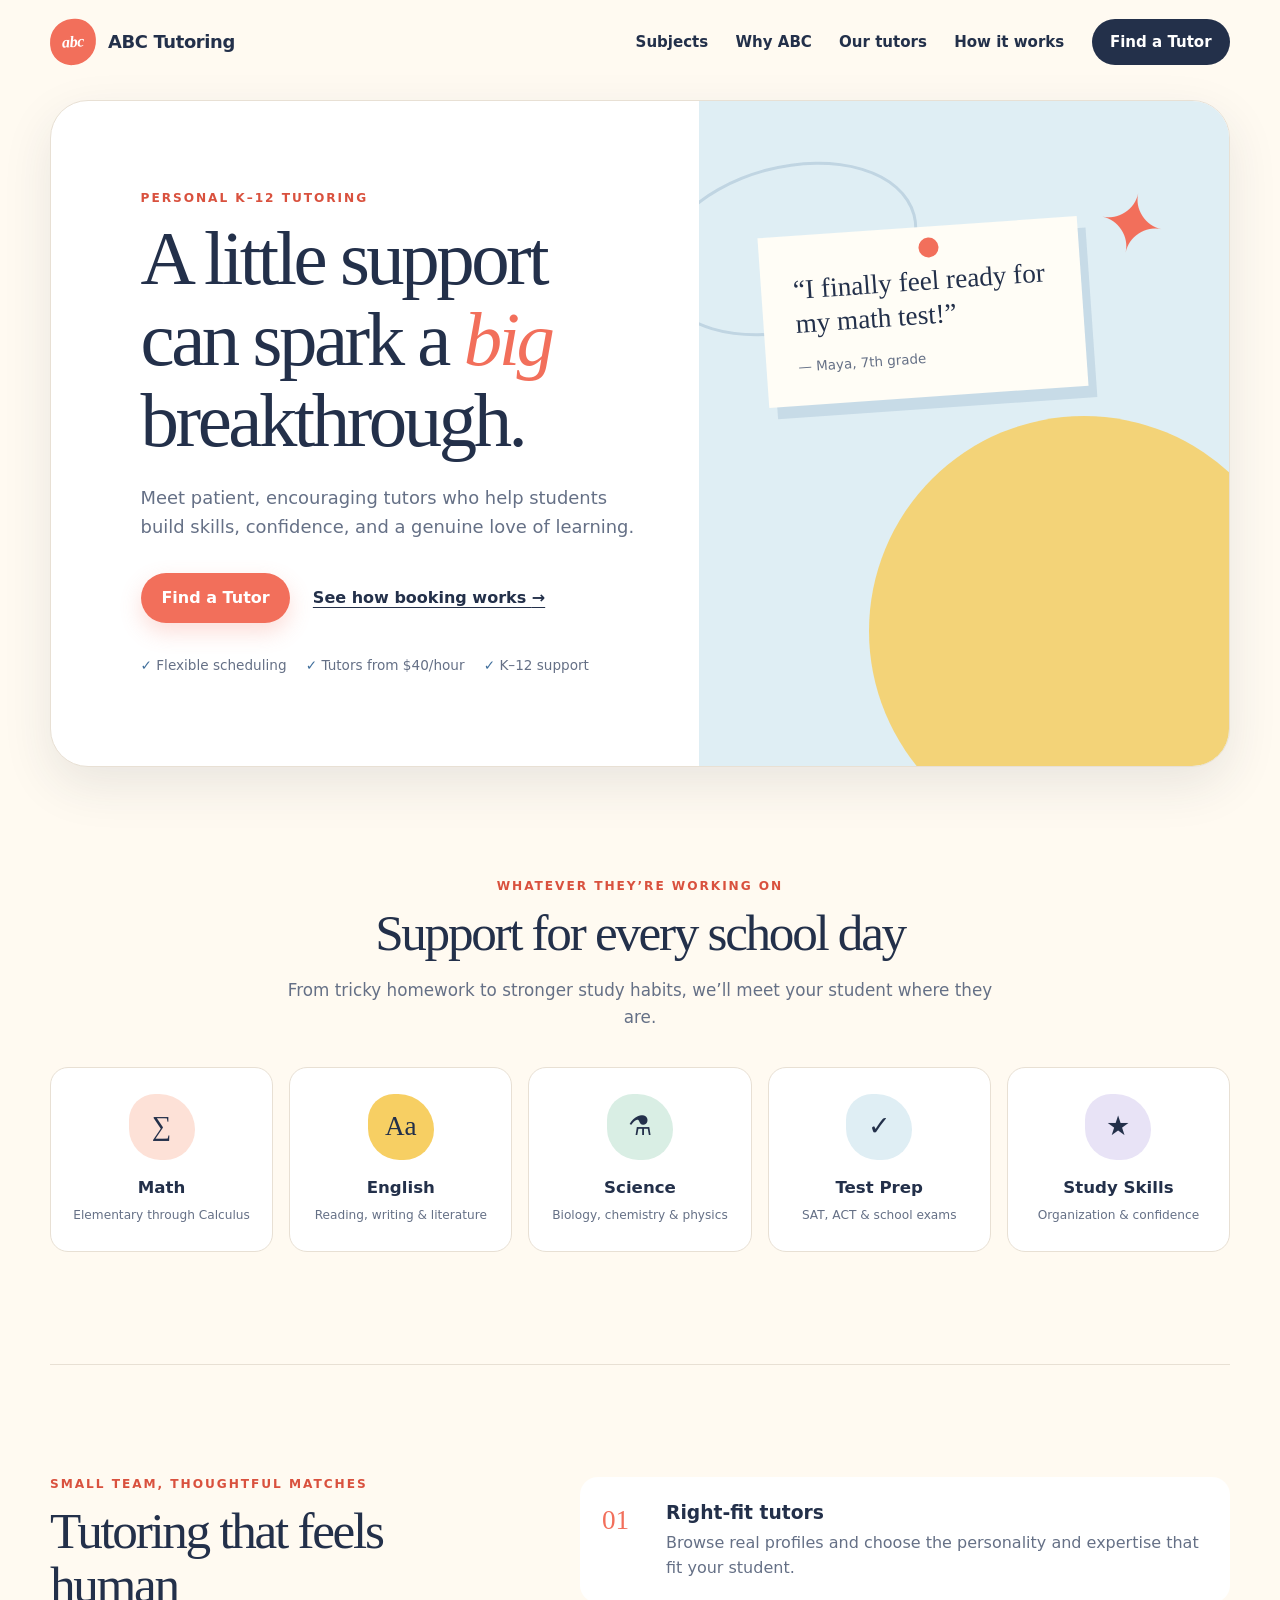
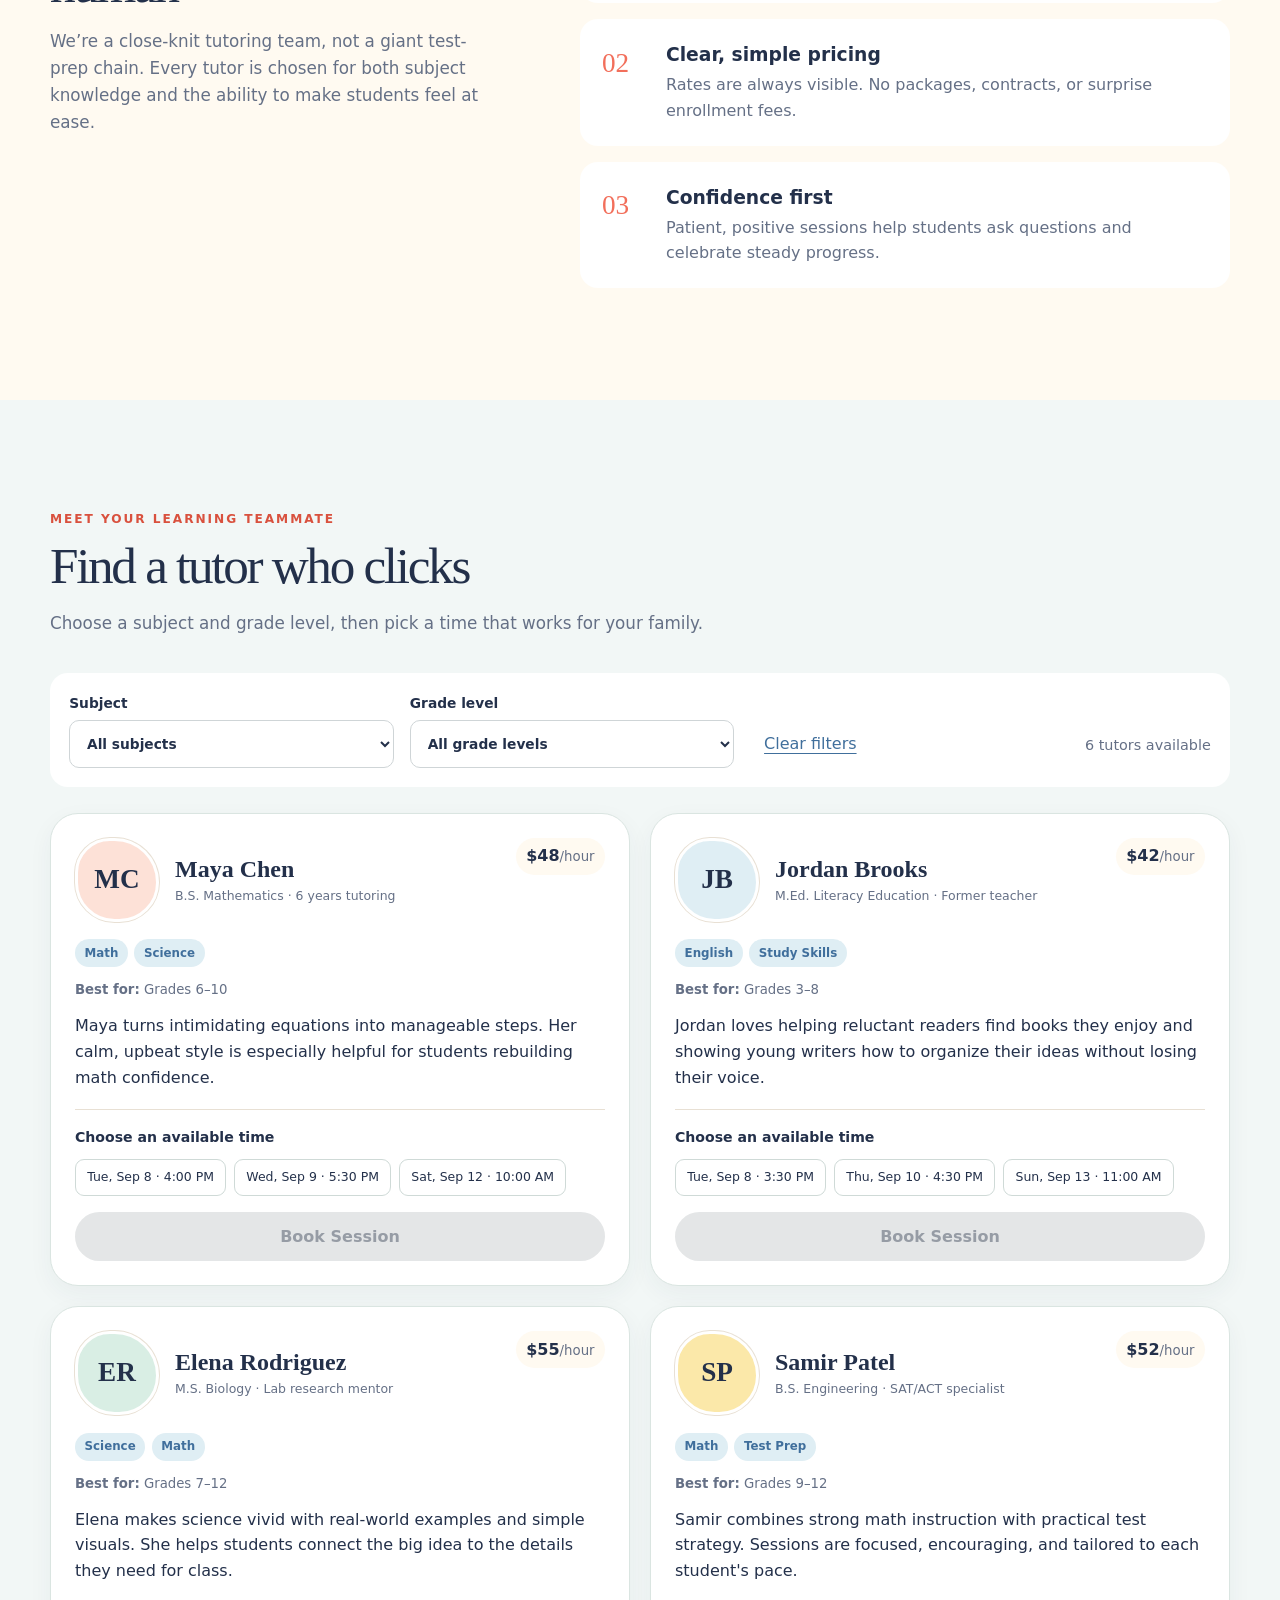
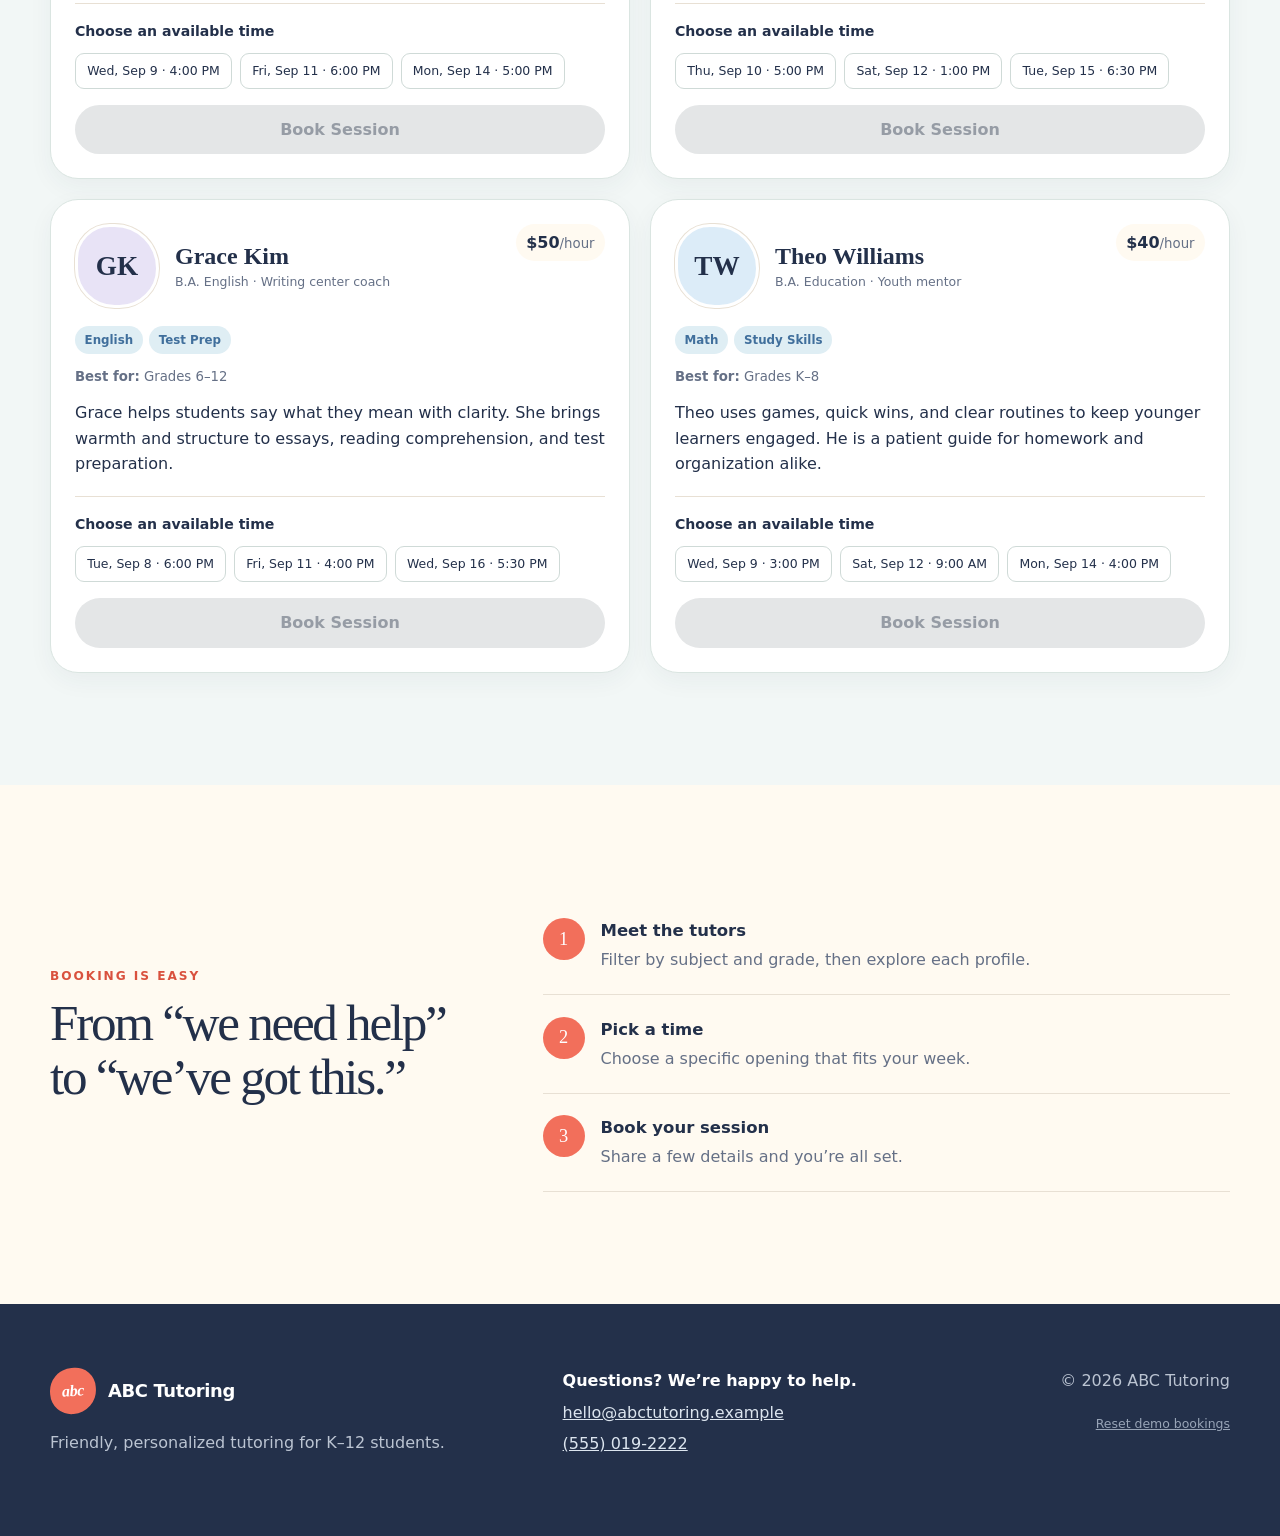
==== index.html @ f3d5d0d6 "Build ABC Tutoring prototype" ====
<!doctype html>
<html lang="en">
  <head>
    <meta charset="UTF-8" />
    <meta name="viewport" content="width=device-width, initial-scale=1.0" />
    <meta
      name="description"
      content="ABC Tutoring connects K–12 students with friendly, experienced local tutors."
    />
    <title>ABC Tutoring | Find the right tutor</title>
    <link rel="icon" href="data:image/svg+xml,%3Csvg xmlns='http://www.w3.org/2000/svg' viewBox='0 0 64 64'%3E%3Ccircle cx='32' cy='32' r='30' fill='%23f26f5b'/%3E%3Ctext x='32' y='39' text-anchor='middle' font-family='Georgia' font-size='22' fill='white'%3Eabc%3C/text%3E%3C/svg%3E" />
    <link rel="stylesheet" href="styles.css" />
    <script src="script.js" defer></script>
  </head>
  <body>
    <a class="skip-link" href="#tutors">Skip to tutors</a>

    <header class="site-header">
      <a class="brand" href="#top" aria-label="ABC Tutoring home">
        <span class="brand-mark" aria-hidden="true">abc</span>
        <span>ABC Tutoring</span>
      </a>
      <button class="menu-button" type="button" aria-expanded="false" aria-controls="main-nav">
        <span class="sr-only">Open navigation</span>
        <span></span><span></span><span></span>
      </button>
      <nav id="main-nav" class="main-nav" aria-label="Main navigation">
        <a href="#subjects">Subjects</a>
        <a href="#why-abc">Why ABC</a>
        <a href="#tutors">Our tutors</a>
        <a href="#how-it-works">How it works</a>
        <a class="nav-cta" href="#tutors">Find a Tutor</a>
      </nav>
    </header>

    <main id="top">
      <section class="hero" aria-labelledby="hero-title">
        <div class="hero-copy">
          <p class="eyebrow">Personal K–12 tutoring</p>
          <h1 id="hero-title">A little support can spark a <em>big</em> breakthrough.</h1>
          <p class="hero-lede">
            Meet patient, encouraging tutors who help students build skills, confidence,
            and a genuine love of learning.
          </p>
          <div class="hero-actions">
            <a class="button button-primary" href="#tutors">Find a Tutor</a>
            <a class="text-link" href="#how-it-works">See how booking works <span aria-hidden="true">→</span></a>
          </div>
          <ul class="trust-list" aria-label="ABC Tutoring highlights">
            <li><span aria-hidden="true">✓</span> Flexible scheduling</li>
            <li><span aria-hidden="true">✓</span> Tutors from $40/hour</li>
            <li><span aria-hidden="true">✓</span> K–12 support</li>
          </ul>
        </div>
        <div class="hero-art">
          <div class="sun-doodle" aria-hidden="true">✦</div>
          <div class="hero-note">
            <span class="note-pin" aria-hidden="true"></span>
            <p>“I finally feel ready for my math test!”</p>
            <span>— Maya, 7th grade</span>
          </div>
        </div>
      </section>

      <section id="subjects" class="section subjects-section" aria-labelledby="subjects-title">
        <div class="section-heading centered">
          <p class="eyebrow">Whatever they’re working on</p>
          <h2 id="subjects-title">Support for every school day</h2>
          <p>From tricky homework to stronger study habits, we’ll meet your student where they are.</p>
        </div>
        <div class="subject-grid">
          <button class="subject-card" type="button" data-subject-jump="Math">
            <span class="subject-icon math" aria-hidden="true">∑</span>
            <strong>Math</strong><span>Elementary through Calculus</span>
          </button>
          <button class="subject-card" type="button" data-subject-jump="English">
            <span class="subject-icon english" aria-hidden="true">Aa</span>
            <strong>English</strong><span>Reading, writing & literature</span>
          </button>
          <button class="subject-card" type="button" data-subject-jump="Science">
            <span class="subject-icon science" aria-hidden="true">⚗</span>
            <strong>Science</strong><span>Biology, chemistry & physics</span>
          </button>
          <button class="subject-card" type="button" data-subject-jump="Test Prep">
            <span class="subject-icon test-prep" aria-hidden="true">✓</span>
            <strong>Test Prep</strong><span>SAT, ACT & school exams</span>
          </button>
          <button class="subject-card" type="button" data-subject-jump="Study Skills">
            <span class="subject-icon study" aria-hidden="true">★</span>
            <strong>Study Skills</strong><span>Organization & confidence</span>
          </button>
        </div>
      </section>

      <section id="why-abc" class="section why-section" aria-labelledby="why-title">
        <div class="why-intro">
          <p class="eyebrow">Small team, thoughtful matches</p>
          <h2 id="why-title">Tutoring that feels human</h2>
          <p>
            We’re a close-knit tutoring team, not a giant test-prep chain. Every tutor is
            chosen for both subject knowledge and the ability to make students feel at ease.
          </p>
        </div>
        <div class="why-grid">
          <article><span aria-hidden="true">01</span><h3>Right-fit tutors</h3><p>Browse real profiles and choose the personality and expertise that fit your student.</p></article>
          <article><span aria-hidden="true">02</span><h3>Clear, simple pricing</h3><p>Rates are always visible. No packages, contracts, or surprise enrollment fees.</p></article>
          <article><span aria-hidden="true">03</span><h3>Confidence first</h3><p>Patient, positive sessions help students ask questions and celebrate steady progress.</p></article>
        </div>
      </section>

      <section id="tutors" class="section tutors-section" aria-labelledby="tutors-title">
        <div class="section-heading">
          <p class="eyebrow">Meet your learning teammate</p>
          <h2 id="tutors-title">Find a tutor who clicks</h2>
          <p>Choose a subject and grade level, then pick a time that works for your family.</p>
        </div>

        <div class="filters" aria-label="Filter tutors">
          <label>
            <span>Subject</span>
            <select id="subject-filter">
              <option value="all">All subjects</option>
            </select>
          </label>
          <label>
            <span>Grade level</span>
            <select id="grade-filter">
              <option value="all">All grade levels</option>
              <option value="Elementary">Elementary (K–5)</option>
              <option value="Middle School">Middle School (6–8)</option>
              <option value="High School">High School (9–12)</option>
            </select>
          </label>
          <button id="clear-filters" class="clear-button" type="button">Clear filters</button>
          <p id="result-count" class="result-count" aria-live="polite"></p>
        </div>

        <div id="tutor-grid" class="tutor-grid"></div>
        <div id="empty-state" class="empty-state" hidden>
          <span aria-hidden="true">⌁</span>
          <h3>No exact matches yet</h3>
          <p>Try clearing a filter to see more friendly tutors.</p>
          <button class="button button-secondary" type="button" data-clear-filters>Show all tutors</button>
        </div>
      </section>

      <section id="how-it-works" class="section booking-section" aria-labelledby="booking-title">
        <div>
          <p class="eyebrow">Booking is easy</p>
          <h2 id="booking-title">From “we need help” to “we’ve got this.”</h2>
        </div>
        <ol class="booking-steps">
          <li><span>1</span><div><strong>Meet the tutors</strong><p>Filter by subject and grade, then explore each profile.</p></div></li>
          <li><span>2</span><div><strong>Pick a time</strong><p>Choose a specific opening that fits your week.</p></div></li>
          <li><span>3</span><div><strong>Book your session</strong><p>Share a few details and you’re all set.</p></div></li>
        </ol>
      </section>
    </main>

    <footer class="site-footer">
      <div>
        <a class="brand footer-brand" href="#top"><span class="brand-mark" aria-hidden="true">abc</span><span>ABC Tutoring</span></a>
        <p>Friendly, personalized tutoring for K–12 students.</p>
      </div>
      <div class="footer-contact">
        <strong>Questions? We’re happy to help.</strong>
        <a href="mailto:hello@abctutoring.example">hello@abctutoring.example</a>
        <a href="tel:+15550192222">(555) 019-2222</a>
      </div>
      <div class="footer-meta">
        <p>© <span id="current-year"></span> ABC Tutoring</p>
        <button id="reset-bookings" type="button">Reset demo bookings</button>
      </div>
    </footer>

    <dialog id="booking-dialog" class="booking-dialog" aria-labelledby="dialog-title">
      <div class="dialog-header">
        <div>
          <p class="eyebrow">Almost there!</p>
          <h2 id="dialog-title">Book a tutoring session</h2>
        </div>
        <button class="icon-button" type="button" data-close-dialog aria-label="Close booking form">×</button>
      </div>
      <div id="booking-summary" class="booking-summary"></div>
      <form id="booking-form">
        <div class="form-grid">
          <label><span>Parent name</span><input name="parentName" type="text" autocomplete="name" required /></label>
          <label><span>Parent email</span><input name="parentEmail" type="email" autocomplete="email" required /></label>
          <label><span>Student first name</span><input name="studentName" type="text" autocomplete="off" required /></label>
          <label>
            <span>Student grade</span>
            <select name="studentGrade" required>
              <option value="">Select grade</option>
              <option>Kindergarten</option><option>1st</option><option>2nd</option><option>3rd</option><option>4th</option><option>5th</option>
              <option>6th</option><option>7th</option><option>8th</option><option>9th</option><option>10th</option><option>11th</option><option>12th</option>
            </select>
          </label>
          <label>
            <span>Subject</span>
            <select name="subject" required></select>
          </label>
          <label><span>Phone <small>(optional)</small></span><input name="phone" type="tel" autocomplete="tel" /></label>
        </div>
        <p class="privacy-note">Your contact details are used only for this demo booking and are never sent to analytics.</p>
        <div class="dialog-actions">
          <button class="button button-ghost" type="button" data-close-dialog>Cancel</button>
          <button class="button button-primary" type="submit">Confirm Booking</button>
        </div>
      </form>
    </dialog>

    <dialog id="confirmation-dialog" class="confirmation-dialog" aria-labelledby="confirmation-title">
      <div class="success-mark" aria-hidden="true">✓</div>
      <p class="eyebrow">You’re booked!</p>
      <h2 id="confirmation-title">A great session is on the calendar.</h2>
      <div id="confirmation-details" class="confirmation-details"></div>
      <p class="confirmation-note">This is a prototype confirmation. No email or text message was sent.</p>
      <button class="button button-primary" type="button" data-close-confirmation>Back to tutors</button>
    </dialog>

    <div id="toast" class="toast" role="status" aria-live="polite"></div>
  </body>
</html>
---- styles.css ----
:root {
  --ink: #23304a;
  --muted: #657086;
  --cream: #fffaf1;
  --paper: #ffffff;
  --coral: #f26f5b;
  --coral-dark: #d9513e;
  --blue: #406f9c;
  --blue-soft: #dfeef4;
  --yellow: #f7cf63;
  --mint: #d9eee4;
  --peach: #fde1d7;
  --lavender: #e8e3f6;
  --line: #e8e0d4;
  --shadow: 0 18px 50px rgba(41, 51, 71, 0.1);
  --radius-lg: 28px;
  --radius-md: 18px;
}

* { box-sizing: border-box; }
html { scroll-behavior: smooth; }
body {
  margin: 0;
  color: var(--ink);
  background: var(--cream);
  font-family: "Avenir Next", Avenir, "Segoe UI", system-ui, sans-serif;
  font-size: 1rem;
  line-height: 1.6;
}
button, input, select { font: inherit; }
button, a { -webkit-tap-highlight-color: transparent; }
a { color: inherit; }
img { max-width: 100%; }
.sr-only { position: absolute; width: 1px; height: 1px; padding: 0; margin: -1px; overflow: hidden; clip: rect(0, 0, 0, 0); white-space: nowrap; border: 0; }
.skip-link { position: fixed; left: 1rem; top: -5rem; z-index: 1000; background: var(--ink); color: white; padding: .7rem 1rem; border-radius: 0 0 .5rem .5rem; }
.skip-link:focus { top: 0; }
:focus-visible { outline: 3px solid var(--yellow); outline-offset: 3px; }

.site-header {
  width: min(1180px, calc(100% - 2rem));
  margin: 0 auto;
  min-height: 84px;
  display: flex;
  align-items: center;
  justify-content: space-between;
  gap: 2rem;
}
.brand { display: inline-flex; align-items: center; gap: .75rem; text-decoration: none; font-weight: 800; letter-spacing: -.02em; font-size: 1.12rem; }
.brand-mark { display: grid; place-items: center; width: 46px; aspect-ratio: 1; border-radius: 50% 44% 52% 46%; color: white; background: var(--coral); font-family: Georgia, serif; font-style: italic; font-size: 1rem; transform: rotate(-4deg); }
.main-nav { display: flex; align-items: center; gap: 1.7rem; }
.main-nav a { text-decoration: none; font-size: .94rem; font-weight: 650; }
.main-nav a:not(.nav-cta):hover { color: var(--coral-dark); }
.nav-cta { color: white; background: var(--ink); padding: .66rem 1.15rem; border-radius: 999px; }
.menu-button { display: none; border: 0; background: transparent; padding: .6rem; }
.menu-button span:not(.sr-only) { display: block; width: 24px; height: 2px; margin: 5px; background: var(--ink); }

.hero {
  width: min(1180px, calc(100% - 2rem));
  margin: 1rem auto 0;
  display: grid;
  grid-template-columns: 1.1fr .9fr;
  min-height: 600px;
  overflow: hidden;
  border: 1px solid var(--line);
  border-radius: 38px;
  background: var(--paper);
  box-shadow: var(--shadow);
}
.hero-copy { padding: clamp(3rem, 7vw, 6.7rem); padding-right: 3rem; align-self: center; }
.eyebrow { margin: 0 0 .7rem; color: var(--coral-dark); font-size: .76rem; line-height: 1.3; font-weight: 850; letter-spacing: .16em; text-transform: uppercase; }
h1, h2, h3, p { margin-top: 0; }
h1, h2 { font-family: Georgia, "Times New Roman", serif; font-weight: 500; letter-spacing: -.045em; line-height: 1.06; }
h1 { max-width: 720px; margin-bottom: 1.4rem; font-size: clamp(3.1rem, 6vw, 5.8rem); }
h1 em { color: var(--coral); font-weight: 500; }
h2 { margin-bottom: 1rem; font-size: clamp(2.4rem, 4vw, 4rem); }
h3 { line-height: 1.25; }
.hero-lede { max-width: 590px; color: var(--muted); font-size: 1.12rem; }
.hero-actions { display: flex; align-items: center; gap: 1.4rem; margin: 2rem 0; }
.button { display: inline-flex; justify-content: center; align-items: center; min-height: 48px; padding: .75rem 1.3rem; border: 0; border-radius: 999px; text-decoration: none; font-weight: 800; cursor: pointer; transition: transform .18s ease, box-shadow .18s ease, background .18s ease; }
.button:hover { transform: translateY(-2px); }
.button-primary { color: white; background: var(--coral); box-shadow: 0 9px 22px rgba(242, 111, 91, .24); }
.button-primary:hover { background: var(--coral-dark); }
.button-secondary { background: var(--ink); color: white; }
.button-ghost { border: 1px solid var(--line); background: white; }
.text-link { font-weight: 750; text-underline-offset: 4px; }
.trust-list { display: flex; flex-wrap: wrap; gap: .7rem 1.2rem; list-style: none; padding: 0; margin: 0; color: var(--muted); font-size: .85rem; }
.trust-list span { color: var(--blue); font-weight: 900; }
.hero-art { position: relative; min-height: 100%; overflow: hidden; background: var(--blue-soft); }
.hero-art::before { content: ""; position: absolute; width: 430px; height: 430px; right: -70px; bottom: -80px; border-radius: 50%; background: var(--yellow); opacity: .85; }
.hero-art::after { content: ""; position: absolute; width: 260px; height: 160px; left: -45px; top: 65px; border: 3px solid rgba(64,111,156,.2); border-radius: 50%; transform: rotate(-15deg); }
.hero-note { position: absolute; z-index: 3; top: 19%; left: 12%; width: min(320px, 70%); padding: 2.3rem 2rem 1.7rem; background: #fffdf6; box-shadow: 8px 12px 0 rgba(64,111,156,.15); transform: rotate(-4deg); }
.hero-note p { margin-bottom: .8rem; font-family: Georgia, serif; font-size: 1.7rem; line-height: 1.25; }
.hero-note span:last-child { color: var(--muted); font-size: .84rem; }
.note-pin { position: absolute; width: 20px; height: 20px; background: var(--coral); border-radius: 50%; top: 11px; left: 50%; }
.sun-doodle { position: absolute; z-index: 2; right: 12%; top: 9%; color: var(--coral); font-size: 5rem; transform: rotate(12deg); }

.section { width: min(1180px, calc(100% - 2rem)); margin: 0 auto; padding: 7rem 0; }
.section-heading { max-width: 720px; margin-bottom: 2.3rem; }
.section-heading p:last-child, .why-intro > p:last-child { color: var(--muted); font-size: 1.05rem; }
.centered { margin-inline: auto; text-align: center; }
.subject-grid { display: grid; grid-template-columns: repeat(5, 1fr); gap: 1rem; }
.subject-card { display: flex; flex-direction: column; align-items: center; gap: .25rem; padding: 1.6rem .8rem; color: var(--ink); border: 1px solid var(--line); border-radius: var(--radius-md); background: var(--paper); cursor: pointer; transition: transform .2s ease, box-shadow .2s ease; }
.subject-card:hover { transform: translateY(-5px) rotate(-1deg); box-shadow: var(--shadow); }
.subject-card strong { font-size: 1.04rem; }
.subject-card > span:last-child { color: var(--muted); font-size: .76rem; }
.subject-icon { display: grid; place-items: center; width: 66px; height: 66px; margin-bottom: .7rem; border-radius: 42% 58% 49% 51%; font-family: Georgia, serif; font-size: 1.7rem; }
.subject-icon.math { background: var(--peach); }.subject-icon.english { background: var(--yellow); }.subject-icon.science { background: var(--mint); }.subject-icon.test-prep { background: var(--blue-soft); }.subject-icon.study { background: var(--lavender); }

.why-section { display: grid; grid-template-columns: .8fr 1.2fr; gap: 6rem; align-items: start; border-top: 1px solid var(--line); }
.why-grid { display: grid; gap: 1rem; }
.why-grid article { display: grid; grid-template-columns: 48px 1fr; column-gap: 1rem; padding: 1.4rem; border-radius: var(--radius-md); background: var(--paper); }
.why-grid article > span { grid-row: 1 / 3; color: var(--coral); font-family: Georgia, serif; font-size: 1.7rem; }
.why-grid h3 { margin: .1rem 0 .35rem; }
.why-grid p { margin: 0; color: var(--muted); }

.tutors-section { width: 100%; padding-inline: max(1rem, calc((100% - 1180px) / 2)); background: #f2f7f6; }
.filters { display: grid; grid-template-columns: 1fr 1fr auto 1fr; gap: 1rem; align-items: end; padding: 1.2rem; margin-bottom: 1.6rem; border-radius: var(--radius-md); background: var(--paper); }
.filters label, .form-grid label { display: grid; gap: .35rem; color: var(--ink); font-weight: 750; font-size: .86rem; }
select, input { width: 100%; min-height: 48px; padding: .65rem .8rem; color: var(--ink); border: 1px solid #cfd5d7; border-radius: 10px; background: white; }
select:focus, input:focus { border-color: var(--blue); }
.clear-button { min-height: 48px; padding: .5rem .85rem; border: 0; background: transparent; color: var(--blue); text-decoration: underline; text-underline-offset: 4px; cursor: pointer; }
.result-count { margin: 0 0 .7rem; justify-self: end; color: var(--muted); font-size: .9rem; }
.tutor-grid { display: grid; grid-template-columns: repeat(2, 1fr); gap: 1.25rem; }
.tutor-card { display: flex; flex-direction: column; padding: 1.5rem; border: 1px solid #dae5e1; border-radius: var(--radius-lg); background: var(--paper); box-shadow: 0 8px 25px rgba(41,51,71,.05); }
.tutor-top { display: grid; grid-template-columns: 84px 1fr auto; gap: 1rem; align-items: center; }
.avatar { display: grid; place-items: center; width: 84px; height: 84px; overflow: hidden; border: 3px solid white; border-radius: 44% 56% 50% 50%; box-shadow: 0 0 0 1px var(--line); color: var(--ink); font-family: Georgia, serif; font-size: 1.7rem; font-weight: 700; }
.avatar-coral { background: var(--peach); }.avatar-blue { background: var(--blue-soft); }.avatar-mint { background: var(--mint); }.avatar-yellow { background: #fbe8a9; }.avatar-lavender { background: var(--lavender); }.avatar-sky { background: #dcecf8; }
.tutor-name { margin: 0 0 .12rem; font-family: Georgia, serif; font-size: 1.5rem; }
.qualification { margin: 0; color: var(--muted); font-size: .78rem; }
.rate { align-self: start; padding: .35rem .65rem; border-radius: 999px; background: var(--cream); font-weight: 850; white-space: nowrap; }
.rate small { color: var(--muted); font-weight: 500; }
.tag-list { display: flex; flex-wrap: wrap; gap: .4rem; margin: 1.1rem 0 .75rem; }
.tag { padding: .28rem .6rem; border-radius: 999px; color: var(--blue); background: var(--blue-soft); font-size: .74rem; font-weight: 750; }
.grade-copy { margin: 0 0 .8rem; color: var(--muted); font-size: .83rem; }
.bio { margin-bottom: 1.2rem; }
.availability { margin-top: auto; padding-top: 1rem; border-top: 1px solid var(--line); }
.availability h4 { margin: 0 0 .65rem; font-size: .88rem; }
.slot-list { display: flex; flex-wrap: wrap; gap: .5rem; }
.slot-button { padding: .45rem .7rem; border: 1px solid #cfdad7; border-radius: 9px; color: var(--ink); background: white; font-size: .78rem; cursor: pointer; }
.slot-button:hover, .slot-button[aria-pressed="true"] { border-color: var(--blue); color: white; background: var(--blue); }
.slot-button:disabled { border-color: #e3e4e4; color: #a1a6ad; background: #f2f3f3; text-decoration: line-through; cursor: not-allowed; }
.card-action { width: 100%; margin-top: 1rem; }
.card-action:disabled { color: #969ca5; background: #e4e6e7; box-shadow: none; cursor: not-allowed; transform: none; }
.empty-state { padding: 4rem 1rem; text-align: center; border: 1px dashed #b9ccc5; border-radius: var(--radius-lg); background: rgba(255,255,255,.65); }
.empty-state > span { font-size: 3rem; color: var(--coral); }
.empty-state h3 { margin: .4rem 0; font-family: Georgia, serif; font-size: 1.7rem; }
.empty-state p { color: var(--muted); }

.booking-section { display: grid; grid-template-columns: .75fr 1.25fr; gap: 5rem; align-items: center; }
.booking-steps { list-style: none; padding: 0; margin: 0; }
.booking-steps li { display: flex; gap: 1rem; padding: 1.35rem 0; border-bottom: 1px solid var(--line); }
.booking-steps li > span { display: grid; place-items: center; flex: 0 0 42px; height: 42px; border-radius: 50%; color: white; background: var(--coral); font-family: Georgia, serif; font-size: 1.15rem; }
.booking-steps strong { font-size: 1.03rem; }
.booking-steps p { margin: .15rem 0 0; color: var(--muted); }

.site-footer { display: grid; grid-template-columns: 1.2fr .9fr .7fr; gap: 3rem; padding: 4rem max(1rem, calc((100% - 1180px) / 2)); color: white; background: var(--ink); }
.site-footer p { color: #bbc4d2; }
.footer-brand { margin-bottom: 1rem; }
.footer-contact { display: grid; align-content: start; gap: .35rem; }
.footer-contact a { color: #dce5ef; }
.footer-meta { text-align: right; }
.footer-meta button { padding: 0; border: 0; color: #98a4b7; background: transparent; font-size: .78rem; text-decoration: underline; cursor: pointer; }

dialog { width: min(680px, calc(100% - 2rem)); max-height: calc(100vh - 2rem); overflow: auto; padding: 0; color: var(--ink); border: 0; border-radius: 26px; box-shadow: 0 30px 100px rgba(20,28,42,.28); }
dialog::backdrop { background: rgba(25,35,53,.58); backdrop-filter: blur(4px); }
.booking-dialog { padding: 1.7rem; }
.dialog-header { display: flex; justify-content: space-between; align-items: flex-start; gap: 1rem; }
.dialog-header h2 { margin-bottom: .5rem; font-size: 2.3rem; }
.icon-button { width: 42px; height: 42px; border: 1px solid var(--line); border-radius: 50%; color: var(--ink); background: white; font-size: 1.6rem; cursor: pointer; }
.booking-summary { display: flex; flex-wrap: wrap; justify-content: space-between; gap: .5rem 1rem; padding: .9rem 1rem; margin: .8rem 0 1.3rem; border-radius: 12px; background: var(--blue-soft); }
.booking-summary strong { display: block; }
.booking-summary span { color: var(--muted); font-size: .82rem; }
.form-grid { display: grid; grid-template-columns: 1fr 1fr; gap: 1rem; }
.form-grid small { color: var(--muted); font-weight: 500; }
.privacy-note, .confirmation-note { color: var(--muted); font-size: .78rem; }
.dialog-actions { display: flex; justify-content: flex-end; gap: .7rem; margin-top: 1.2rem; }
.confirmation-dialog { padding: 2.3rem; text-align: center; }
.confirmation-dialog h2 { font-size: 2.45rem; }
.success-mark { display: grid; place-items: center; width: 68px; height: 68px; margin: 0 auto 1rem; border-radius: 50%; color: white; background: var(--coral); font-size: 2rem; }
.confirmation-details { padding: 1.2rem; margin: 1.3rem 0; border-radius: 14px; background: var(--cream); text-align: left; }
.confirmation-details dl { display: grid; grid-template-columns: 1fr 1fr; gap: .75rem; margin: 0; }
.confirmation-details dt { color: var(--muted); font-size: .75rem; }
.confirmation-details dd { margin: 0; font-weight: 800; }
.toast { position: fixed; z-index: 100; right: 1rem; bottom: 1rem; max-width: 360px; padding: .85rem 1rem; border-radius: 12px; color: white; background: var(--ink); box-shadow: var(--shadow); opacity: 0; transform: translateY(20px); pointer-events: none; transition: .25s ease; }
.toast.show { opacity: 1; transform: translateY(0); }

@media (max-width: 900px) {
  .hero { grid-template-columns: 1fr; }
  .hero-art { min-height: 420px; }
  .subject-grid { grid-template-columns: repeat(3, 1fr); }
  .why-section, .booking-section { grid-template-columns: 1fr; gap: 2rem; }
  .tutor-grid { grid-template-columns: 1fr; }
  .filters { grid-template-columns: 1fr 1fr; }
  .result-count { justify-self: start; }
  .site-footer { grid-template-columns: 1fr 1fr; }
  .footer-meta { text-align: left; }
}

@media (max-width: 720px) {
  .site-header { min-height: 72px; }
  .menu-button { display: block; }
  .main-nav { display: none; position: absolute; z-index: 20; top: 68px; left: 1rem; right: 1rem; flex-direction: column; align-items: stretch; gap: .25rem; padding: .8rem; border: 1px solid var(--line); border-radius: 16px; background: white; box-shadow: var(--shadow); }
  .main-nav.open { display: flex; }
  .main-nav a { padding: .7rem; }
  .hero { margin-top: .3rem; border-radius: 26px; }
  .hero-copy { padding: 3rem 1.5rem; }
  h1 { font-size: clamp(2.8rem, 14vw, 4rem); }
  .hero-actions { align-items: flex-start; flex-direction: column; }
  .hero-art { min-height: 390px; }
  .hero-note { top: 17%; left: 8%; }
  .section { padding: 5rem 0; }
  .subject-grid { grid-template-columns: 1fr 1fr; }
  .subject-card:last-child { grid-column: 1 / -1; }
  .filters { grid-template-columns: 1fr; }
  .result-count { margin: 0; }
  .tutor-top { grid-template-columns: 70px 1fr; }
  .avatar { width: 70px; height: 70px; }
  .rate { grid-column: 2; }
  .form-grid, .confirmation-details dl { grid-template-columns: 1fr; }
  .dialog-actions { flex-direction: column-reverse; }
  .site-footer { grid-template-columns: 1fr; }
}

@media (prefers-reduced-motion: reduce) {
  html { scroll-behavior: auto; }
  *, *::before, *::after { transition-duration: .01ms !important; }
}
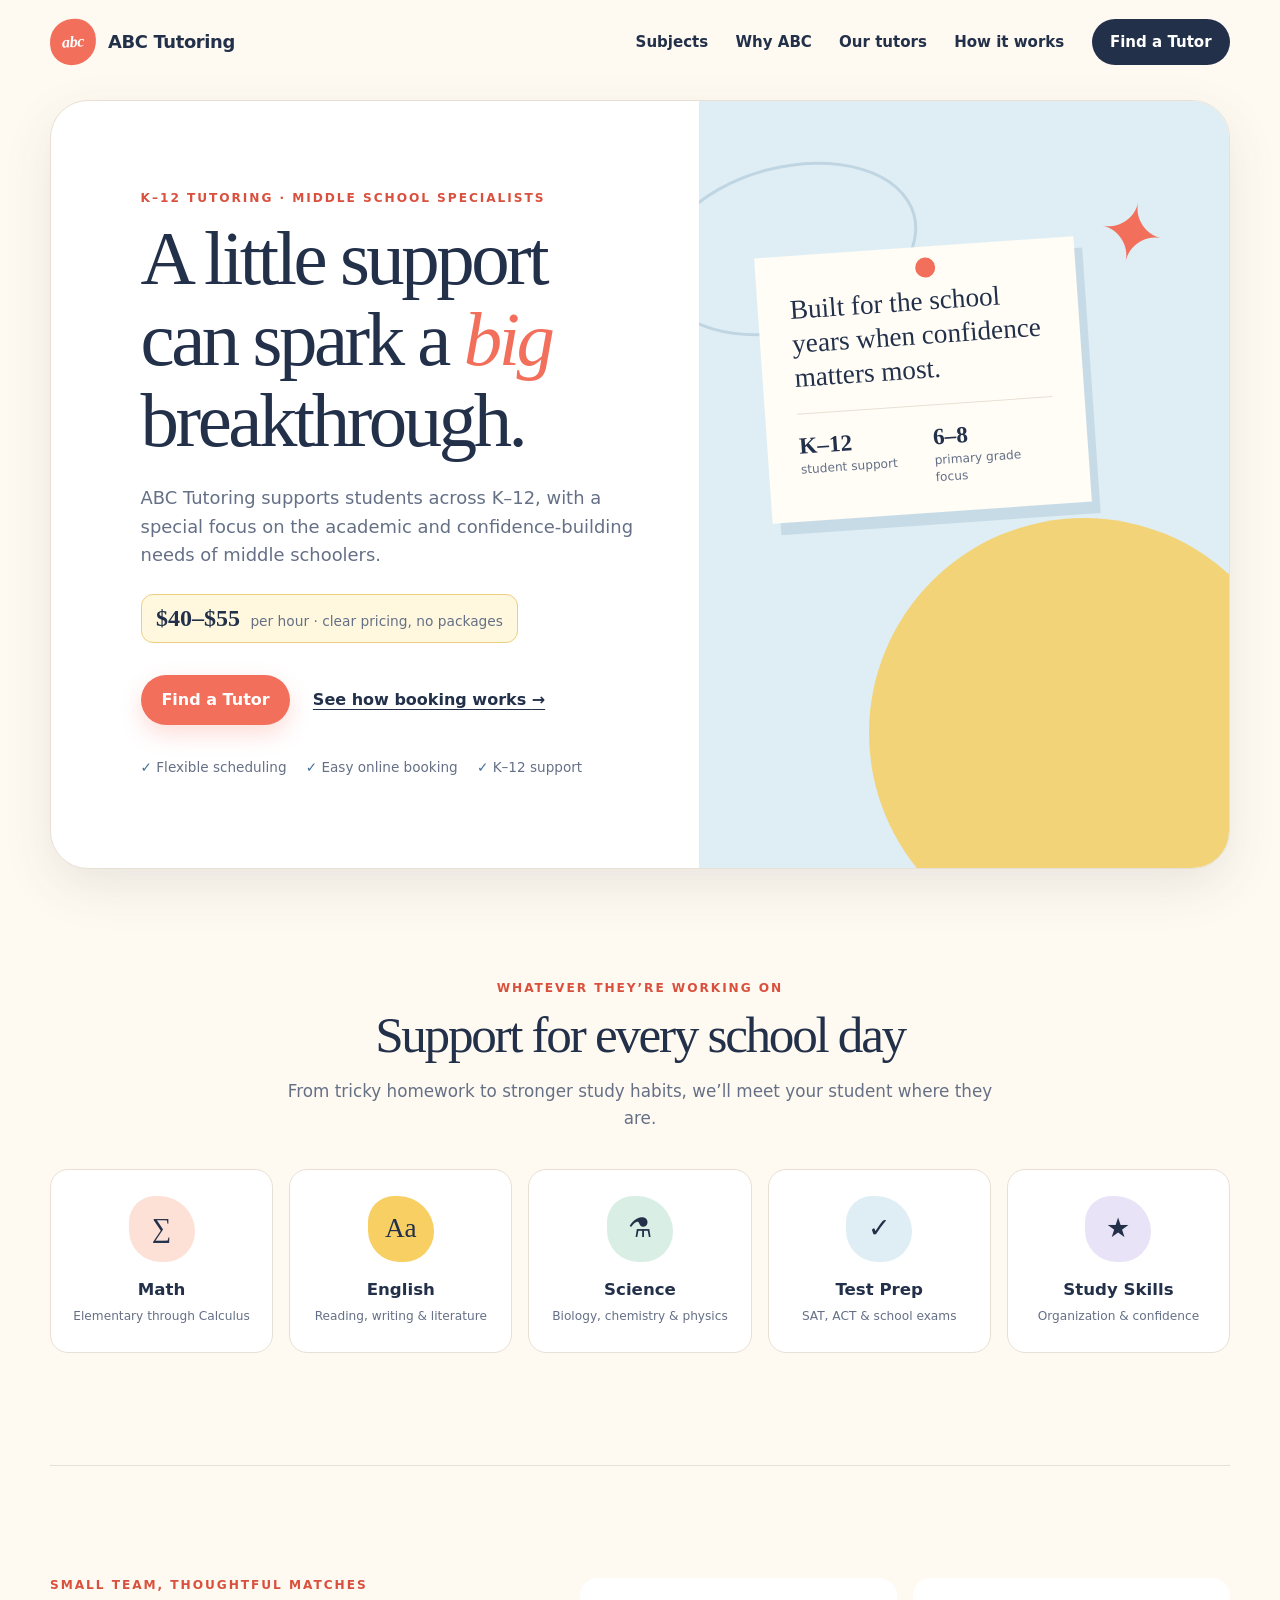
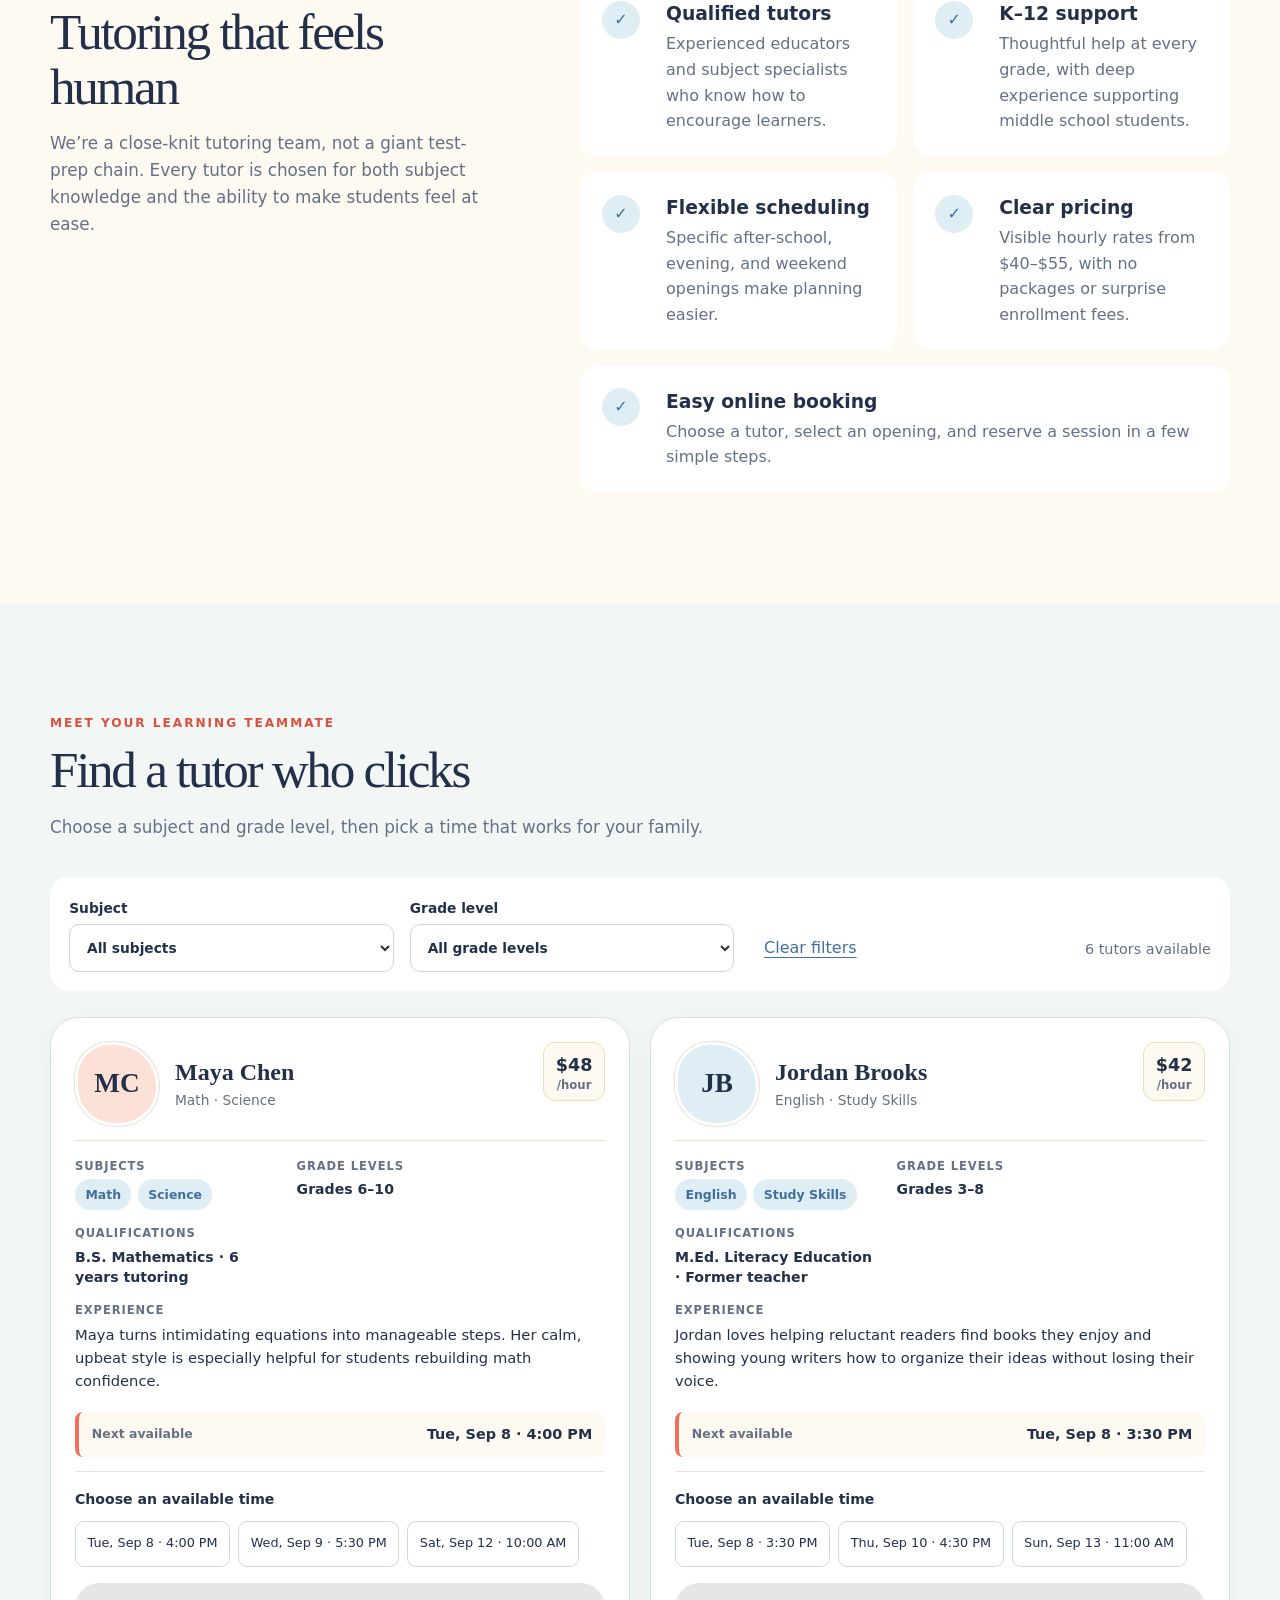
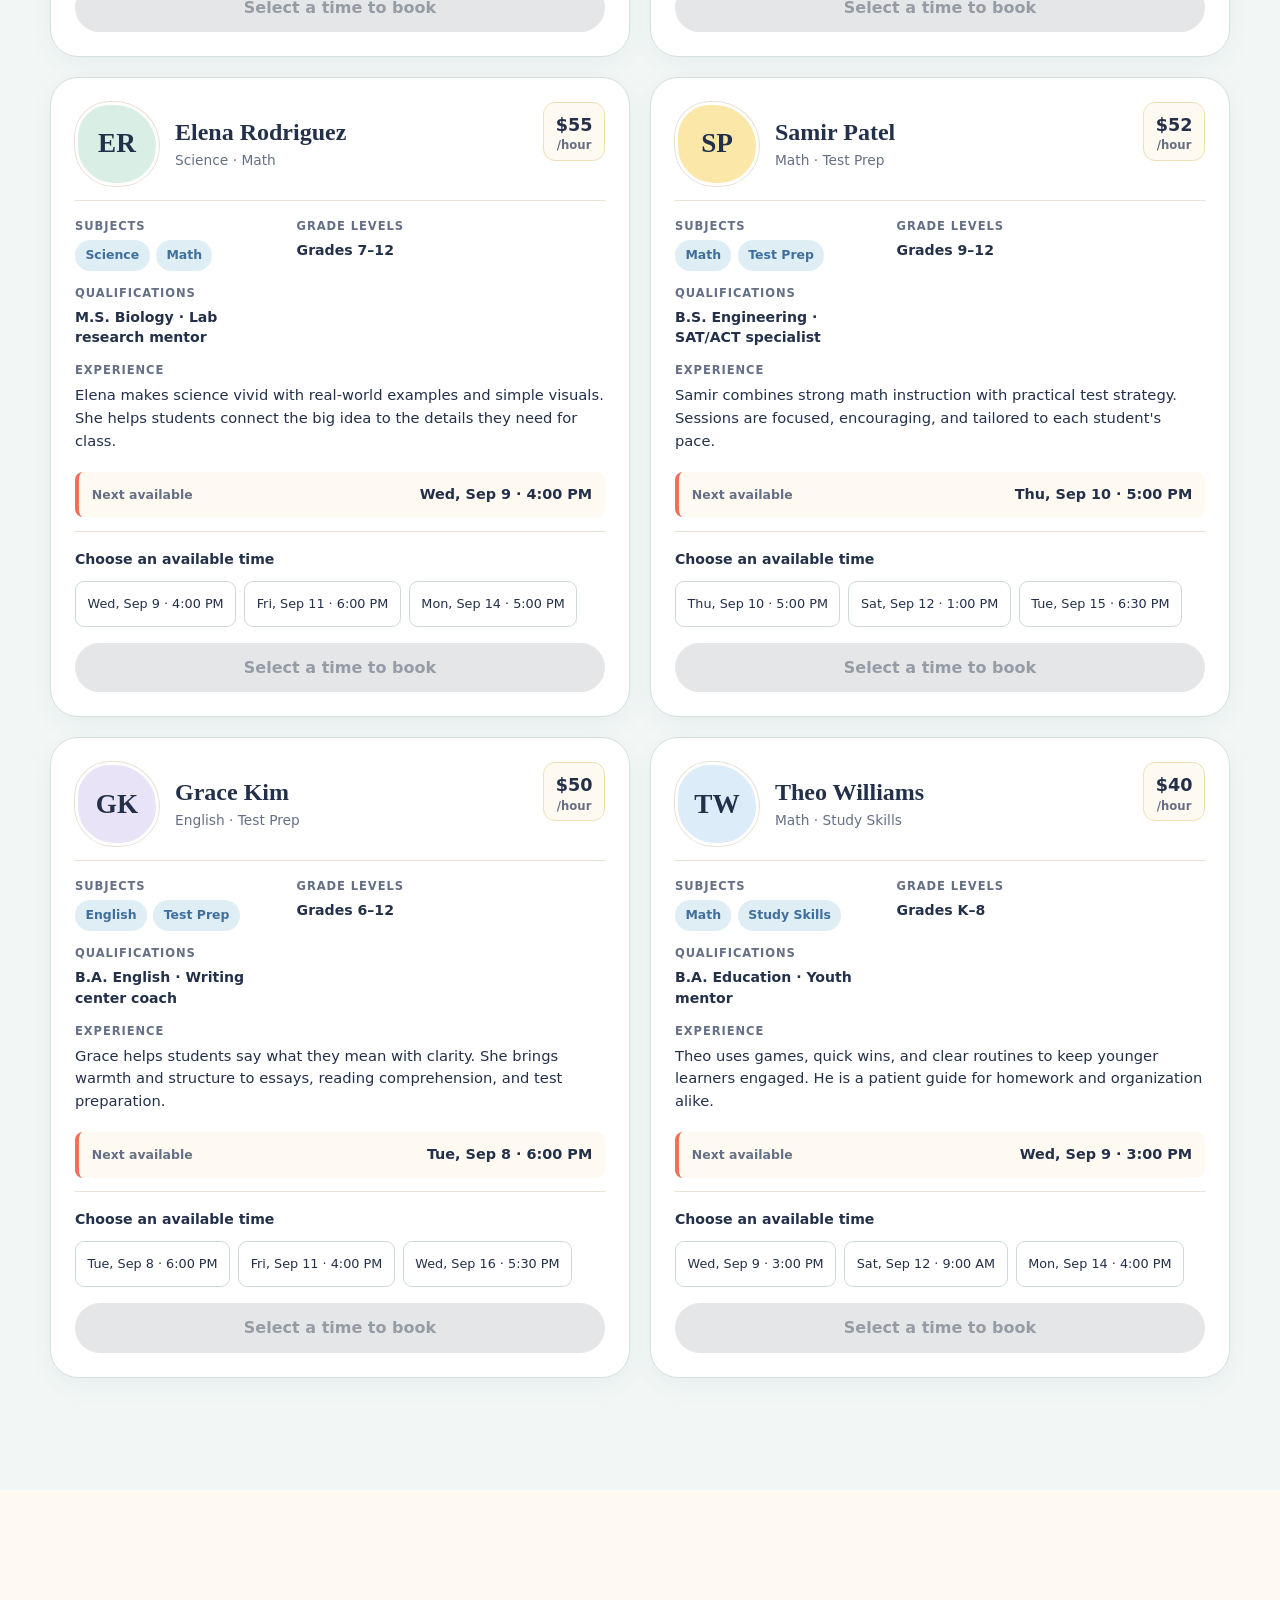
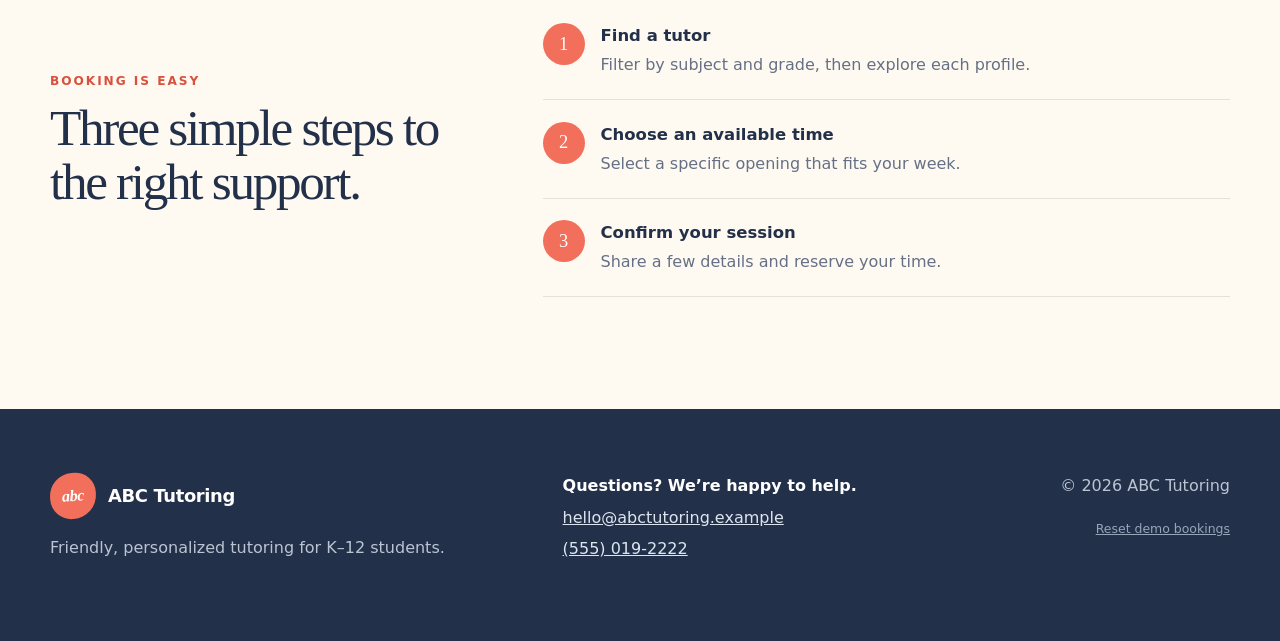
==== commit 5f27fd54: "Improve tutoring booking experience" ====
--- a/index.html
+++ b/index.html
@@ -10,6 +10,7 @@
     <title>ABC Tutoring | Find the right tutor</title>
     <link rel="icon" href="data:image/svg+xml,%3Csvg xmlns='http://www.w3.org/2000/svg' viewBox='0 0 64 64'%3E%3Ccircle cx='32' cy='32' r='30' fill='%23f26f5b'/%3E%3Ctext x='32' y='39' text-anchor='middle' font-family='Georgia' font-size='22' fill='white'%3Eabc%3C/text%3E%3C/svg%3E" />
     <link rel="stylesheet" href="styles.css" />
+    <script src="posthog-config.js"></script>
     <script src="script.js" defer></script>
   </head>
   <body>
@@ -36,28 +37,34 @@
     <main id="top">
       <section class="hero" aria-labelledby="hero-title">
         <div class="hero-copy">
-          <p class="eyebrow">Personal K–12 tutoring</p>
+          <p class="eyebrow">K–12 tutoring · Middle school specialists</p>
           <h1 id="hero-title">A little support can spark a <em>big</em> breakthrough.</h1>
           <p class="hero-lede">
-            Meet patient, encouraging tutors who help students build skills, confidence,
-            and a genuine love of learning.
+            ABC Tutoring supports students across K–12, with a special focus on the
+            academic and confidence-building needs of middle schoolers.
           </p>
+          <div class="price-callout" aria-label="Tutoring rates range from 40 to 55 dollars per hour">
+            <strong>$40–$55</strong><span>per hour · clear pricing, no packages</span>
+          </div>
           <div class="hero-actions">
             <a class="button button-primary" href="#tutors">Find a Tutor</a>
             <a class="text-link" href="#how-it-works">See how booking works <span aria-hidden="true">→</span></a>
           </div>
           <ul class="trust-list" aria-label="ABC Tutoring highlights">
             <li><span aria-hidden="true">✓</span> Flexible scheduling</li>
-            <li><span aria-hidden="true">✓</span> Tutors from $40/hour</li>
+            <li><span aria-hidden="true">✓</span> Easy online booking</li>
             <li><span aria-hidden="true">✓</span> K–12 support</li>
           </ul>
         </div>
         <div class="hero-art">
           <div class="sun-doodle" aria-hidden="true">✦</div>
-          <div class="hero-note">
+          <div class="hero-note" aria-label="ABC Tutoring student support summary">
             <span class="note-pin" aria-hidden="true"></span>
-            <p>“I finally feel ready for my math test!”</p>
-            <span>— Maya, 7th grade</span>
+            <p>Built for the school years when confidence matters most.</p>
+            <div class="focus-stats">
+              <span><strong>K–12</strong> student support</span>
+              <span><strong>6–8</strong> primary grade focus</span>
+            </div>
           </div>
         </div>
       </section>
@@ -101,10 +108,12 @@
             chosen for both subject knowledge and the ability to make students feel at ease.
           </p>
         </div>
-        <div class="why-grid">
-          <article><span aria-hidden="true">01</span><h3>Right-fit tutors</h3><p>Browse real profiles and choose the personality and expertise that fit your student.</p></article>
-          <article><span aria-hidden="true">02</span><h3>Clear, simple pricing</h3><p>Rates are always visible. No packages, contracts, or surprise enrollment fees.</p></article>
-          <article><span aria-hidden="true">03</span><h3>Confidence first</h3><p>Patient, positive sessions help students ask questions and celebrate steady progress.</p></article>
+        <div class="why-grid trust-grid">
+          <article><span aria-hidden="true">✓</span><h3>Qualified tutors</h3><p>Experienced educators and subject specialists who know how to encourage learners.</p></article>
+          <article><span aria-hidden="true">✓</span><h3>K–12 support</h3><p>Thoughtful help at every grade, with deep experience supporting middle school students.</p></article>
+          <article><span aria-hidden="true">✓</span><h3>Flexible scheduling</h3><p>Specific after-school, evening, and weekend openings make planning easier.</p></article>
+          <article><span aria-hidden="true">✓</span><h3>Clear pricing</h3><p>Visible hourly rates from $40–$55, with no packages or surprise enrollment fees.</p></article>
+          <article><span aria-hidden="true">✓</span><h3>Easy online booking</h3><p>Choose a tutor, select an opening, and reserve a session in a few simple steps.</p></article>
         </div>
       </section>
 
@@ -147,12 +156,12 @@
       <section id="how-it-works" class="section booking-section" aria-labelledby="booking-title">
         <div>
           <p class="eyebrow">Booking is easy</p>
-          <h2 id="booking-title">From “we need help” to “we’ve got this.”</h2>
+          <h2 id="booking-title">Three simple steps to the right support.</h2>
         </div>
         <ol class="booking-steps">
-          <li><span>1</span><div><strong>Meet the tutors</strong><p>Filter by subject and grade, then explore each profile.</p></div></li>
-          <li><span>2</span><div><strong>Pick a time</strong><p>Choose a specific opening that fits your week.</p></div></li>
-          <li><span>3</span><div><strong>Book your session</strong><p>Share a few details and you’re all set.</p></div></li>
+          <li><span>1</span><div><strong>Find a tutor</strong><p>Filter by subject and grade, then explore each profile.</p></div></li>
+          <li><span>2</span><div><strong>Choose an available time</strong><p>Select a specific opening that fits your week.</p></div></li>
+          <li><span>3</span><div><strong>Confirm your session</strong><p>Share a few details and reserve your time.</p></div></li>
         </ol>
       </section>
     </main>
@@ -211,11 +220,15 @@
 
     <dialog id="confirmation-dialog" class="confirmation-dialog" aria-labelledby="confirmation-title">
       <div class="success-mark" aria-hidden="true">✓</div>
-      <p class="eyebrow">You’re booked!</p>
-      <h2 id="confirmation-title">A great session is on the calendar.</h2>
+      <p class="eyebrow">Session reserved</p>
+      <h2 id="confirmation-title">Your tutoring session is reserved.</h2>
+      <p class="confirmation-lede">Here’s a clear summary of your booking.</p>
       <div id="confirmation-details" class="confirmation-details"></div>
       <p class="confirmation-note">This is a prototype confirmation. No email or text message was sent.</p>
-      <button class="button button-primary" type="button" data-close-confirmation>Back to tutors</button>
+      <div class="confirmation-actions">
+        <button class="button button-primary" type="button" data-book-another>Book another session</button>
+        <button class="button button-ghost" type="button" data-close-confirmation>Done</button>
+      </div>
     </dialog>
 
     <div id="toast" class="toast" role="status" aria-live="polite"></div>
--- a/styles.css
+++ b/styles.css
@@ -75,6 +75,9 @@
 h2 { margin-bottom: 1rem; font-size: clamp(2.4rem, 4vw, 4rem); }
 h3 { line-height: 1.25; }
 .hero-lede { max-width: 590px; color: var(--muted); font-size: 1.12rem; }
+.price-callout { display: inline-flex; align-items: baseline; gap: .65rem; padding: .65rem .9rem; margin-top: .4rem; border: 1px solid #edcf82; border-radius: 12px; background: #fff8df; }
+.price-callout strong { font-family: Georgia, serif; font-size: 1.5rem; line-height: 1; }
+.price-callout span { color: var(--muted); font-size: .86rem; }
 .hero-actions { display: flex; align-items: center; gap: 1.4rem; margin: 2rem 0; }
 .button { display: inline-flex; justify-content: center; align-items: center; min-height: 48px; padding: .75rem 1.3rem; border: 0; border-radius: 999px; text-decoration: none; font-weight: 800; cursor: pointer; transition: transform .18s ease, box-shadow .18s ease, background .18s ease; }
 .button:hover { transform: translateY(-2px); }
@@ -89,8 +92,10 @@
 .hero-art::before { content: ""; position: absolute; width: 430px; height: 430px; right: -70px; bottom: -80px; border-radius: 50%; background: var(--yellow); opacity: .85; }
 .hero-art::after { content: ""; position: absolute; width: 260px; height: 160px; left: -45px; top: 65px; border: 3px solid rgba(64,111,156,.2); border-radius: 50%; transform: rotate(-15deg); }
 .hero-note { position: absolute; z-index: 3; top: 19%; left: 12%; width: min(320px, 70%); padding: 2.3rem 2rem 1.7rem; background: #fffdf6; box-shadow: 8px 12px 0 rgba(64,111,156,.15); transform: rotate(-4deg); }
-.hero-note p { margin-bottom: .8rem; font-family: Georgia, serif; font-size: 1.7rem; line-height: 1.25; }
-.hero-note span:last-child { color: var(--muted); font-size: .84rem; }
+.hero-note p { margin-bottom: 1.2rem; font-family: Georgia, serif; font-size: 1.7rem; line-height: 1.25; }
+.focus-stats { display: grid; grid-template-columns: 1fr 1fr; gap: .75rem; padding-top: 1rem; border-top: 1px solid var(--line); }
+.focus-stats span { color: var(--muted); font-size: .76rem; line-height: 1.35; }
+.focus-stats strong { display: block; color: var(--ink); font-family: Georgia, serif; font-size: 1.45rem; }
 .note-pin { position: absolute; width: 20px; height: 20px; background: var(--coral); border-radius: 50%; top: 11px; left: 50%; }
 .sun-doodle { position: absolute; z-index: 2; right: 12%; top: 9%; color: var(--coral); font-size: 5rem; transform: rotate(12deg); }
 
@@ -112,6 +117,9 @@
 .why-grid article > span { grid-row: 1 / 3; color: var(--coral); font-family: Georgia, serif; font-size: 1.7rem; }
 .why-grid h3 { margin: .1rem 0 .35rem; }
 .why-grid p { margin: 0; color: var(--muted); }
+.trust-grid { grid-template-columns: 1fr 1fr; }
+.trust-grid article:last-child { grid-column: 1 / -1; }
+.trust-grid article > span { display: grid; place-items: center; width: 38px; height: 38px; border-radius: 50%; color: var(--blue); background: var(--blue-soft); font-family: inherit; font-size: 1rem; font-weight: 900; }
 
 .tutors-section { width: 100%; padding-inline: max(1rem, calc((100% - 1180px) / 2)); background: #f2f7f6; }
 .filters { display: grid; grid-template-columns: 1fr 1fr auto 1fr; gap: 1rem; align-items: end; padding: 1.2rem; margin-bottom: 1.6rem; border-radius: var(--radius-md); background: var(--paper); }
@@ -121,24 +129,34 @@
 .clear-button { min-height: 48px; padding: .5rem .85rem; border: 0; background: transparent; color: var(--blue); text-decoration: underline; text-underline-offset: 4px; cursor: pointer; }
 .result-count { margin: 0 0 .7rem; justify-self: end; color: var(--muted); font-size: .9rem; }
 .tutor-grid { display: grid; grid-template-columns: repeat(2, 1fr); gap: 1.25rem; }
-.tutor-card { display: flex; flex-direction: column; padding: 1.5rem; border: 1px solid #dae5e1; border-radius: var(--radius-lg); background: var(--paper); box-shadow: 0 8px 25px rgba(41,51,71,.05); }
+.tutor-card { display: flex; flex-direction: column; padding: 1.5rem; border: 1px solid #d3e0dc; border-radius: var(--radius-lg); background: var(--paper); box-shadow: 0 8px 25px rgba(41,51,71,.05); }
 .tutor-top { display: grid; grid-template-columns: 84px 1fr auto; gap: 1rem; align-items: center; }
 .avatar { display: grid; place-items: center; width: 84px; height: 84px; overflow: hidden; border: 3px solid white; border-radius: 44% 56% 50% 50%; box-shadow: 0 0 0 1px var(--line); color: var(--ink); font-family: Georgia, serif; font-size: 1.7rem; font-weight: 700; }
 .avatar-coral { background: var(--peach); }.avatar-blue { background: var(--blue-soft); }.avatar-mint { background: var(--mint); }.avatar-yellow { background: #fbe8a9; }.avatar-lavender { background: var(--lavender); }.avatar-sky { background: #dcecf8; }
 .tutor-name { margin: 0 0 .12rem; font-family: Georgia, serif; font-size: 1.5rem; }
-.qualification { margin: 0; color: var(--muted); font-size: .78rem; }
-.rate { align-self: start; padding: .35rem .65rem; border-radius: 999px; background: var(--cream); font-weight: 850; white-space: nowrap; }
-.rate small { color: var(--muted); font-weight: 500; }
-.tag-list { display: flex; flex-wrap: wrap; gap: .4rem; margin: 1.1rem 0 .75rem; }
-.tag { padding: .28rem .6rem; border-radius: 999px; color: var(--blue); background: var(--blue-soft); font-size: .74rem; font-weight: 750; }
-.grade-copy { margin: 0 0 .8rem; color: var(--muted); font-size: .83rem; }
-.bio { margin-bottom: 1.2rem; }
+.tutor-specialty { margin: 0; color: var(--muted); font-size: .86rem; }
+.rate { align-self: start; padding: .5rem .72rem; border: 1px solid #efdfb5; border-radius: 12px; background: var(--cream); font-size: 1.1rem; font-weight: 850; white-space: nowrap; }
+.rate small { display: block; color: var(--muted); font-size: .73rem; font-weight: 600; line-height: 1.1; text-align: center; }
+.profile-scan { display: grid; grid-template-columns: .8fr 1.2fr; gap: .85rem 1rem; padding: 1rem 0; margin-top: .85rem; border-top: 1px solid var(--line); }
+.profile-scan > div { min-width: 0; }
+.profile-scan strong { display: block; font-size: .88rem; line-height: 1.45; }
+.scan-label { display: block; margin-bottom: .28rem; color: var(--muted); font-size: .72rem; font-weight: 800; letter-spacing: .08em; text-transform: uppercase; }
+.tag-list { display: flex; flex-wrap: wrap; gap: .4rem; margin: 0; }
+.tag { padding: .34rem .65rem; border-radius: 999px; color: var(--blue); background: var(--blue-soft); font-size: .78rem; font-weight: 800; }
+.experience { grid-column: 1 / -1; }
+.experience p { margin: 0; color: var(--ink); font-size: .92rem; line-height: 1.55; }
+.next-available { display: flex; align-items: center; justify-content: space-between; gap: 1rem; padding: .7rem .8rem; margin: .2rem 0 .85rem; border-left: 4px solid var(--coral); border-radius: 8px; background: var(--cream); }
+.next-available span { color: var(--muted); font-size: .78rem; font-weight: 750; }
+.next-available strong { font-size: .9rem; text-align: right; }
+.next-available.sold-out { border-left-color: #aeb4bc; }
 .availability { margin-top: auto; padding-top: 1rem; border-top: 1px solid var(--line); }
 .availability h4 { margin: 0 0 .65rem; font-size: .88rem; }
 .slot-list { display: flex; flex-wrap: wrap; gap: .5rem; }
-.slot-button { padding: .45rem .7rem; border: 1px solid #cfdad7; border-radius: 9px; color: var(--ink); background: white; font-size: .78rem; cursor: pointer; }
+.slot-button { display: inline-grid; place-items: center; min-height: 46px; padding: .48rem .72rem; border: 1px solid #cfdad7; border-radius: 9px; color: var(--ink); background: white; font-size: .8rem; cursor: pointer; }
 .slot-button:hover, .slot-button[aria-pressed="true"] { border-color: var(--blue); color: white; background: var(--blue); }
-.slot-button:disabled { border-color: #e3e4e4; color: #a1a6ad; background: #f2f3f3; text-decoration: line-through; cursor: not-allowed; }
+.slot-button strong { display: block; margin-top: .08rem; font-size: .68rem; letter-spacing: .04em; text-transform: uppercase; }
+.slot-button:disabled { border-color: #dedfdf; color: #777e88; background: #f0f1f1; cursor: not-allowed; opacity: 1; }
+.slot-button:disabled span { text-decoration: line-through; }
 .card-action { width: 100%; margin-top: 1rem; }
 .card-action:disabled { color: #969ca5; background: #e4e6e7; box-shadow: none; cursor: not-allowed; transform: none; }
 .empty-state { padding: 4rem 1rem; text-align: center; border: 1px dashed #b9ccc5; border-radius: var(--radius-lg); background: rgba(255,255,255,.65); }
@@ -176,19 +194,41 @@
 .dialog-actions { display: flex; justify-content: flex-end; gap: .7rem; margin-top: 1.2rem; }
 .confirmation-dialog { padding: 2.3rem; text-align: center; }
 .confirmation-dialog h2 { font-size: 2.45rem; }
+.confirmation-lede { margin: -.25rem 0 1.2rem; color: var(--muted); }
 .success-mark { display: grid; place-items: center; width: 68px; height: 68px; margin: 0 auto 1rem; border-radius: 50%; color: white; background: var(--coral); font-size: 2rem; }
-.confirmation-details { padding: 1.2rem; margin: 1.3rem 0; border-radius: 14px; background: var(--cream); text-align: left; }
+.confirmation-details { overflow: hidden; margin: 1.3rem 0; border: 1px solid var(--line); border-radius: 18px; background: var(--cream); text-align: left; }
+.reservation-status { display: flex; align-items: center; justify-content: center; gap: .45rem; padding: .65rem; color: #255e46; background: var(--mint); }
+.reservation-status span { display: grid; place-items: center; width: 22px; height: 22px; border-radius: 50%; color: white; background: #398363; font-size: .75rem; }
 .confirmation-details dl { display: grid; grid-template-columns: 1fr 1fr; gap: .75rem; margin: 0; }
+.confirmation-details dl { padding: 1.2rem; }
 .confirmation-details dt { color: var(--muted); font-size: .75rem; }
 .confirmation-details dd { margin: 0; font-weight: 800; }
+.confirmation-actions { display: flex; justify-content: center; gap: .7rem; }
 .toast { position: fixed; z-index: 100; right: 1rem; bottom: 1rem; max-width: 360px; padding: .85rem 1rem; border-radius: 12px; color: white; background: var(--ink); box-shadow: var(--shadow); opacity: 0; transform: translateY(20px); pointer-events: none; transition: .25s ease; }
 .toast.show { opacity: 1; transform: translateY(0); }
+
+.simulator-page { min-height: 100vh; background: #edf3f5; }
+.simulator-shell { width: min(820px, calc(100% - 2rem)); margin: 0 auto; padding: 3rem 0; }
+.simulator-back { display: inline-block; margin-bottom: 1rem; color: var(--blue); font-weight: 750; text-underline-offset: 4px; }
+.simulator-card { padding: clamp(1.5rem, 5vw, 3.5rem); border: 1px solid #d8e1e5; border-radius: var(--radius-lg); background: white; box-shadow: var(--shadow); }
+.simulator-card h1 { margin-bottom: 1rem; font-size: clamp(2.6rem, 7vw, 4.6rem); }
+.utility-badge { display: inline-block; padding: .35rem .65rem; margin-bottom: 1rem; border-radius: 999px; color: white; background: var(--ink); font-size: .72rem; font-weight: 850; letter-spacing: .08em; text-transform: uppercase; }
+.simulator-intro { color: var(--muted); font-size: 1.08rem; }
+.privacy-panel { padding: 1rem; margin: 1.5rem 0; border-left: 4px solid #398363; border-radius: 8px; background: var(--mint); }
+.privacy-panel p { margin: .25rem 0 0; color: #3d6656; }
+.simulator-actions { display: flex; flex-wrap: wrap; gap: .75rem; }
+.simulator-actions .button { min-width: 190px; }
+.simulation-status { min-height: 58px; padding: 1rem; margin: 1rem 0 2rem; border-radius: 10px; color: var(--blue); background: var(--blue-soft); }
+.simulator-explainer { padding-top: 1.5rem; border-top: 1px solid var(--line); }
+.simulator-explainer h2 { font-size: 1.8rem; }
+.simulator-explainer li { margin-bottom: .5rem; }
 
 @media (max-width: 900px) {
   .hero { grid-template-columns: 1fr; }
   .hero-art { min-height: 420px; }
   .subject-grid { grid-template-columns: repeat(3, 1fr); }
   .why-section, .booking-section { grid-template-columns: 1fr; gap: 2rem; }
+  .trust-grid { grid-template-columns: 1fr 1fr; }
   .tutor-grid { grid-template-columns: 1fr; }
   .filters { grid-template-columns: 1fr 1fr; }
   .result-count { justify-self: start; }
@@ -206,6 +246,7 @@
   .hero-copy { padding: 3rem 1.5rem; }
   h1 { font-size: clamp(2.8rem, 14vw, 4rem); }
   .hero-actions { align-items: flex-start; flex-direction: column; }
+  .price-callout { align-items: flex-start; flex-direction: column; gap: .2rem; }
   .hero-art { min-height: 390px; }
   .hero-note { top: 17%; left: 8%; }
   .section { padding: 5rem 0; }
@@ -216,8 +257,20 @@
   .tutor-top { grid-template-columns: 70px 1fr; }
   .avatar { width: 70px; height: 70px; }
   .rate { grid-column: 2; }
+  .profile-scan { grid-template-columns: 1fr; }
+  .experience { grid-column: auto; }
+  .next-available { align-items: flex-start; flex-direction: column; gap: .15rem; }
+  .next-available strong { text-align: left; }
+  .slot-list { display: grid; grid-template-columns: 1fr; }
+  .slot-button { width: 100%; min-height: 50px; font-size: .86rem; }
   .form-grid, .confirmation-details dl { grid-template-columns: 1fr; }
   .dialog-actions { flex-direction: column-reverse; }
+  .dialog-actions .button, .confirmation-actions .button { width: 100%; min-height: 52px; }
+  .confirmation-actions { flex-direction: column; }
+  dialog { width: calc(100% - 1rem); max-height: calc(100vh - 1rem); border-radius: 20px; }
+  .booking-dialog, .confirmation-dialog { padding: 1.25rem; }
+  .simulator-actions { display: grid; }
+  .simulator-actions .button { width: 100%; }
   .site-footer { grid-template-columns: 1fr; }
 }
 
